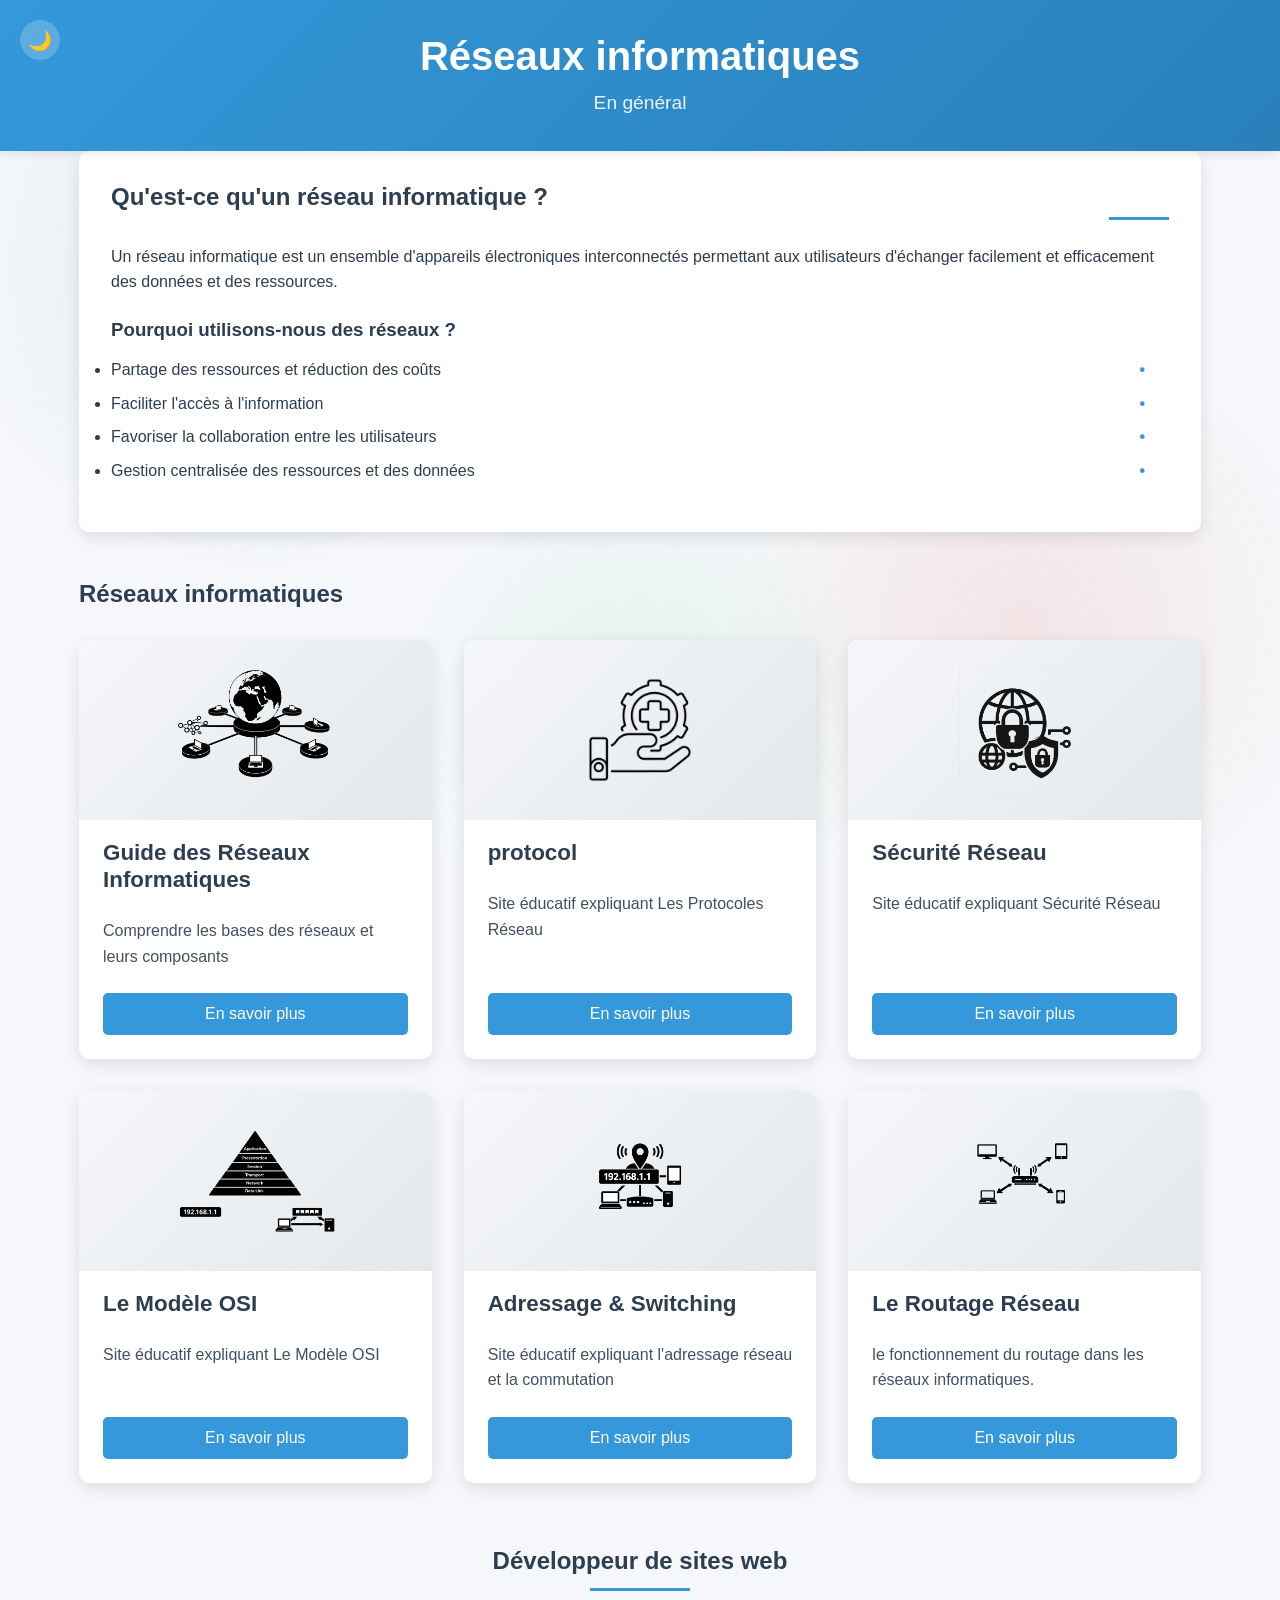
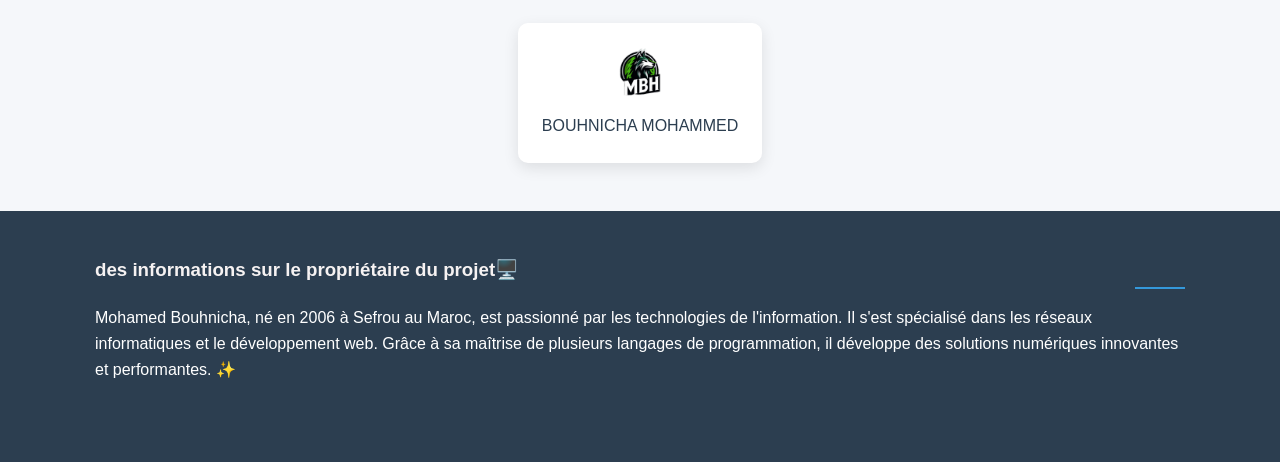
==== index.html @ df68f8ed "first website" ====
<!DOCTYPE html>
<html lang="fr" dir="ltr">
<head>
    <meta charset="UTF-8">
    <meta name="viewport" content="width=device-width, initial-scale=1.0">
    <title>réseau informatique</title>
    <link rel="stylesheet" href="base.css">
    <link rel="stylesheet" href="theme.css">
    <link rel="stylesheet" href="animations.css">
</head>
<body>
    <header>
        <div class="container">
            <h1>Réseaux informatiques</h1>
            <p class="subtitle">En général</p>
            <button id="theme-toggle" aria-label="تبديل الوضع الليلي">
                <span class="theme-icon">🌙</span>
            </button>
        </div>
    </header>

    <main class="container">
        <section class="intro">
            <h2>Qu'est-ce qu'un réseau informatique ?</h2>
            <p>Un réseau informatique est un ensemble d'appareils électroniques interconnectés permettant aux utilisateurs d'échanger facilement et efficacement des données et des ressources.</p>
            
            <h3>Pourquoi utilisons-nous des réseaux ?</h3>
            <ul>
                <li>Partage des ressources et réduction des coûts</li>
                <li>Faciliter l'accès à l'information</li>
                <li>Favoriser la collaboration entre les utilisateurs</li>
                <li>Gestion centralisée des ressources et des données</li>
            </ul>
        </section>

        <section class="network-types">
            <h2>Réseaux informatiques</h2>


            <div class="cards-container">
                <!-- LAN Card -->
                <div class="network-card" data-type="lan">
                    <div class="card-image">
                        <img src="resau.png" alt="Réseaux Informatiques" >
                    </div>
                    <h3>Guide des Réseaux Informatiques</h3>
                    <p>Comprendre les bases des réseaux et leurs composants</p>
                    <a href="definition.html" class="read-more">En savoir plus</a>
                </div>

                <!-- WAN Card -->
                <div class="network-card" data-type="wan">
                    <div class="card-image">
                        <img src="proto.png" alt="Réseaux Informatiques" >
                    </div>
                    <h3>protocol</h3>
                    <p>Site éducatif expliquant Les Protocoles Réseau</p>
                    <a href="protocol.html" class="read-more">En savoir plus</a>
                </div>

                <!-- MAN Card -->
                <div class="network-card" data-type="man">
                    <div class="card-image">
                        <img src="vraisec.png" alt="Réseaux Informatiques" >
                    </div>
                    <h3>Sécurité Réseau</h3>
                    <p>Site éducatif expliquant Sécurité Réseau </p>
                    <a href="securite.html" class="read-more">En savoir plus</a>
                </div>
            
                <!-- PAN Card -->
                <div class="network-card" data-type="pan">
                    <div class="card-image">
                        <img  src="osi.png" alt="شبكة شخصية PAN" >
                    </div>
                    <h3>Le Modèle OSI</h3>
                    <p>Site éducatif expliquant Le Modèle OSI  </p>
                    <a href="osi-model.html" class="read-more">En savoir plus</a>
                </div>

                <!-- WLAN Card -->
                <div class="network-card" data-type="wlan">
                    <div class="card-image">
                        <img src="addresag.png" alt="شبكة لاسلكية WLAN" >
                    </div>
                    <h3>Adressage & Switching</h3>
                    <p>Site éducatif expliquant l'adressage réseau et la commutation</p>
                    <a href="Adressage.html" class="read-more">En savoir plus</a>
                </div>

                <!-- VPN Card -->
                <div class="network-card" data-type="vpn">
                    <div class="card-image">
                        <img src="rout.png" alt="Le Routage Réseau" >
                    </div>
                    <h3>Le Routage Réseau</h3>
                    <p> le fonctionnement du routage dans les réseaux informatiques.</p>
                    <a href="Routage.html" class="read-more">En savoir plus</a>
                </div>
            </div>
        </section>

        <section class="protocols">
            <h2>Développeur de sites web</h2>
            <div class="protocols-grid">
                
                <div class="protocol">
                    <img src="MBH.webp" alt="واي فاي" class="protocol-icon">
                    <span>BOUHNICHA MOHAMMED</span>
                </div>
                
            </div>
        </section>
    </main>

    <footer>
        <div class="container">
            <div class="footer-content">
                <div class="footer-section">
                    <h3>des informations sur le propriétaire du projet🖥️</h3>
                    <p>Mohamed Bouhnicha, né en 2006 à Sefrou au Maroc, est passionné par les technologies de l'information. Il s'est spécialisé dans les réseaux informatiques et le développement web. Grâce à sa maîtrise de plusieurs langages de programmation, il développe des solutions numériques innovantes et performantes. ✨</p>
                </div>
               
    </footer>

    <script src="main.js"></script>
</body>
</html>
---- base.css ----
/* Base Styles */
:root {
    --primary-color: #2c3e50;
    --secondary-color: #3498db;
    --accent-color: #e74c3c;
    --text-color: #2c3e50;
    --bg-color: #f5f7fa;
    --card-bg: #ffffff;
    --shadow-color: rgba(0, 0, 0, 0.1);
    --transition: all 0.3s ease;
}

[data-theme="dark"] {
    --primary-color: #175f89;
    --secondary-color: #3498db;
    --accent-color: #e74c3c;
    --text-color: #ecf0f1;
    --bg-color: #1a1a2e;
    --card-bg: #16213e;
    --shadow-color: rgba(0, 0, 0, 0.3);
}

* {
    margin: 0;
    padding: 0;
    box-sizing: border-box;
}

html {
    scroll-behavior: smooth;
}

body {
    font-family: 'Segoe UI', Tahoma, Geneva, Verdana, sans-serif;
    line-height: 1.6;
    color: var(--text-color);
    background-color: var(--bg-color);
    transition: var(--transition);
    padding: 0;
    margin: 0;
    direction: ltr;
}

.container {
    width: 90%;
    max-width: 1200px;
    margin: 0 auto;
    padding: 0 15px;
}

h1, h2, h3, h4, h5, h6 {
    margin-bottom: 1rem;
    font-weight: 600;
    line-height: 1.2;
    color: var(--primary-color);
}

a {
    color: var(--secondary-color);
    text-decoration: none;
    transition: var(--transition);
}

a:hover {
    color: var(--accent-color);
}

img {
    max-width: 100%;
    height: auto;
    display: block;
}

/* Header */
header {
    background: linear-gradient(135deg, var(--secondary-color), #2980b9);
    color: white;
    padding: 2rem 0;
    text-align: center;
    position: relative;
    box-shadow: 0 2px 10px var(--shadow-color);
}

header h1 {
    font-size: 2.5rem;
    margin-bottom: 0.5rem;
    color: rgb(255, 255, 255);
}

.subtitle {
    font-size: 1.2rem;
    opacity: 0.9;
}

/* Main Content */
main {
    padding: 3rem 0;
}

section {
    margin-bottom: 3rem;
}

/* Footer */
footer {
    background-color: var(--primary-color);
    color: rgb(255, 255, 255);
    padding: 3rem 0 1.5rem;
    margin-top: 2rem;
}

.footer-content {
    display: flex;
    flex-wrap: wrap;
    justify-content: space-between;
    margin-bottom: 2rem;
}

.footer-section {
    flex: 1;
    min-width: 250px;
    margin-bottom: 1.5rem;
    padding: 0 1rem;
}

.footer-section h3 {
    color: rgb(246, 242, 242);
    margin-bottom: 1rem;
    position: relative;
    padding-bottom: 0.5rem;
}

.footer-section h3::after {
    content: '';
    position: absolute;
    right: 0;
    bottom: 0;
    width: 50px;
    height: 2px;
    background-color: var(--secondary-color);
}

.footer-section ul {
    list-style: none;
}

.footer-section ul li {
    margin-bottom: 0.5rem;
}

.footer-section ul li a {
    color: #fffefe;
    text-decoration: none;
    transition: var(--transition);
}

.footer-section ul li a:hover {
    color: var(--secondary-color);
    padding-right: 5px;
}

.footer-bottom {
    text-align: center;
    padding-top: 1.5rem;
    border-top: 1px solid rgba(255, 255, 255, 0.1);
}

.footer-bottom p {
    margin-bottom: 0.5rem;
    font-size: 0.9rem;
    opacity: 0.8;
}

.disclaimer {
    font-size: 0.8rem;
    opacity: 0.6;
}

/* Theme Toggle Button */
#theme-toggle {
    position: absolute;
    top: 20px;
    left: 20px;
    background: rgba(255, 255, 255, 0.2);
    border: none;
    border-radius: 50%;
    width: 40px;
    height: 40px;
    cursor: pointer;
    display: flex;
    align-items: center;
    justify-content: center;
    color: rgb(255, 255, 255);
    font-size: 1.2rem;
    transition: var(--transition);
}

#theme-toggle:hover {
    background: rgba(255, 255, 255, 0.3);
    transform: scale(1.1);
}
---- theme.css ----
/* Network Cards */
.cards-container {
    display: grid;
    grid-template-columns: repeat(auto-fill, minmax(280px, 1fr));
    gap: 2rem;
    margin-top: 2rem;
}

.network-card {
    background: var(--card-bg);
    border-radius: 10px;
    overflow: hidden;
    box-shadow: 0 5px 15px var(--shadow-color);
    transition: var(--transition);
    display: flex;
    flex-direction: column;
}

.network-card:hover {
    transform: translateY(-5px);
    box-shadow: 0 10px 25px var(--shadow-color);
}

.card-image {
    height: 180px;
    display: flex;
    align-items: center;
    justify-content: center;
    padding: 1.5rem;
    background: linear-gradient(135deg, #f5f7fa 0%, #e4e8eb 100%);
}

[data-theme="dark"] .card-image {
    background: linear-gradient(135deg, #1010db 0%, #1f51da 100%);
}

.card-image img {
    max-height: 100%;
    width: auto;
    object-fit: contain;
}

.network-card h3 {
    padding: 1.25rem 1.5rem 0.5rem;
    color: var(--primary-color);
    font-size: 1.4rem;
}

.network-card p {
    padding: 0 1.5rem 1.5rem;
    color: var(--text-color);
    opacity: 0.9;
    flex-grow: 1;
}

.read-more {
    display: inline-block;
    margin: 0 1.5rem 1.5rem;
    padding: 0.5rem 1rem;
    background-color: var(--secondary-color);
    color: white !important;
    border-radius: 5px;
    text-align: center;
    transition: var(--transition);
}

.read-more:hover {
    background-color: var(--accent-color);
    transform: translateX(-5px);
}

/* Protocols Section */
.protocols {
    margin-top: 4rem;
}

.protocols h2 {
    text-align: center;
    margin-bottom: 2rem;
    position: relative;
    padding-bottom: 1rem;
}

.protocols h2::after {
    content: '';
    position: absolute;
    bottom: 0;
    right: 50%;
    transform: translateX(50%);
    width: 100px;
    height: 3px;
    background: var(--secondary-color);
}

.protocols-grid {
    display: flex;
    justify-content: center;
    flex-wrap: wrap;
    gap: 2rem;
    margin-top: 2rem;
}

.protocol {
    display: flex;
    flex-direction: column;
    align-items: center;
    padding: 1.5rem;
    background: var(--card-bg);
    border-radius: 10px;
    box-shadow: 0 5px 15px var(--shadow-color);
    transition: var(--transition);
    min-width: 120px;
}

.protocol:hover {
    transform: translateY(-5px);
    box-shadow: 0 10px 25px var(--shadow-color);
}

.protocol-icon {
    width: 50px;
    height: 50px;
    margin-bottom: 1rem;
    transition: var(--transition);
}

.protocol:hover .protocol-icon {
    transform: scale(1.1);
}

/* Intro Section */
.intro {
    background: var(--card-bg);
    padding: 2rem;
    border-radius: 10px;
    box-shadow: 0 5px 15px var(--shadow-color);
    margin-bottom: 3rem;
}

.intro h2 {
    color: var(--primary-color);
    margin-bottom: 1.5rem;
    position: relative;
    padding-bottom: 0.5rem;
}

.intro h2::after {
    content: '';
    position: absolute;
    bottom: 0;
    right: 0;
    width: 60px;
    height: 3px;
    background: var(--secondary-color);
}

.intro h3 {
    color: var(--primary-color);
    margin: 1.5rem 0 1rem;
}

.intro ul {
    padding-right: 1.5rem;
    margin-bottom: 1rem;
}

.intro li {
    margin-bottom: 0.5rem;
    position: relative;
    padding-right: 1.5rem;
}

.intro li::before {
    content: '•';
    color: var(--secondary-color);
    font-weight: bold;
    position: absolute;
    right: 0;
}

/* Responsive Design */
@media (max-width: 768px) {
    .cards-container {
        grid-template-columns: repeat(auto-fill, minmax(250px, 1fr));
    }
    
    header h1 {
        font-size: 2rem;
    }
    
    .footer-content {
        flex-direction: column;
    }
    
    .footer-section {
        margin-bottom: 2rem;
    }
}

@media (max-width: 480px) {
    .container {
        width: 95%;
    }
    
    .network-card {
        margin-bottom: 1.5rem;
    }
    
    .protocols-grid {
        gap: 1rem;
    }
    
    .protocol {
        min-width: 100px;
        padding: 1rem;
    }
    
    .protocol-icon {
        width: 40px;
        height: 40px;
    }
}
---- animations.css ----
/* Animations */
@keyframes fadeIn {
    from { opacity: 0; transform: translateY(20px); }
    to { opacity: 1; transform: translateY(0); }
}

@keyframes slideIn {
    from { transform: translateX(30px); opacity: 0; }
    to { transform: translateX(0); opacity: 1; }
}

@keyframes pulse {
    0% { transform: scale(1); }
    50% { transform: scale(1.05); }
    100% { transform: scale(1); }
}

@keyframes float {
    0% { transform: translateY(0px); }
    50% { transform: translateY(-10px); }
    100% { transform: translateY(0px); }
}

/* Network Cards Animation */
.network-card {
    opacity: 0;
    animation: fadeIn 0.6s ease forwards;
}

.network-card:nth-child(1) { animation-delay: 0.1s; }
.network-card:nth-child(2) { animation-delay: 0.2s; }
.network-card:nth-child(3) { animation-delay: 0.3s; }
.network-card:nth-child(4) { animation-delay: 0.4s; }
.network-card:nth-child(5) { animation-delay: 0.5s; }
.network-card:nth-child(6) { animation-delay: 0.6s; }

/* Protocol Icons Hover Animation */
.protocol-icon {
    transition: transform 0.3s ease, filter 0.3s ease;
}

.protocol:hover .protocol-icon {
    animation: float 2s ease-in-out infinite;
    filter: drop-shadow(0 5px 10px rgba(0, 0, 0, 0.2));
}

/* Read More Button Animation */
.read-more {
    position: relative;
    overflow: hidden;
}

.read-more::after {
    content: '→';
    position: absolute;
    right: -20px;
    opacity: 0;
    transition: all 0.3s ease;
}

.read-more:hover::after {
    right: 10px;
    opacity: 1;
}

/* Theme Toggle Animation */
.theme-icon {
    transition: transform 0.3s ease;
}

#theme-toggle:hover .theme-icon {
    transform: rotate(30deg);
}

/* Background Animation */
body::before {
    content: '';
    position: fixed;
    top: 0;
    left: 0;
    width: 100%;
    height: 100%;
    background: 
        radial-gradient(circle at 20% 30%, rgba(41, 128, 185, 0.1) 0%, transparent 25%),
        radial-gradient(circle at 80% 70%, rgba(231, 76, 60, 0.1) 0%, transparent 25%),
        radial-gradient(circle at 50% 80%, rgba(46, 204, 113, 0.1) 0%, transparent 25%);
    z-index: -1;
    animation: backgroundMove 15s ease infinite alternate;
    pointer-events: none;
}

@keyframes backgroundMove {
    0% {
        transform: translate(0, 0);
    }
    25% {
        transform: translate(-5%, 5%);
    }
    50% {
        transform: translate(5%, -5%);
    }
    75% {
        transform: translate(-5%, -5%);
    }
    100% {
        transform: translate(5%, 5%);
    }
}

/* Scroll Reveal Animation */
.reveal {
    opacity: 0;
    transform: translateY(30px);
    transition: all 0.8s ease;
}

.reveal.active {
    opacity: 1;
    transform: translateY(0);
}

/* Network Type Specific Animations */
[data-type="lan"] .card-image img {
    animation: networkPulse 4s ease-in-out infinite;
}

[data-type="wan"] .card-image img {
    animation: float 3s ease-in-out infinite;
}

[data-type="man"] .card-image img {
    animation: slideIn 1s ease-out;
}

[data-type="pan"] .card-image img {
    animation: pulse 2s infinite;
}

[data-type="wlan"] .card-image img {
    animation: wifiPulse 3s ease-in-out infinite;
}

[data-type="vpn"] .card-image img {
    animation: lockPulse 3s ease-in-out infinite;
}

@keyframes networkPulse {
    0%, 100% { transform: scale(1); }
    50% { transform: scale(1.05); opacity: 0.8; }
}

@keyframes wifiPulse {
    0% { opacity: 0.6; }
    50% { opacity: 1; }
    100% { opacity: 0.6; }
}

@keyframes lockPulse {
    0%, 100% { transform: translateY(0); }
    50% { transform: translateY(-5px); }
}

/* Responsive Adjustments */
@media (max-width: 768px) {
    .network-card {
        animation: none;
        opacity: 1;
    }
    
    body::before {
        animation: none;
    }
}
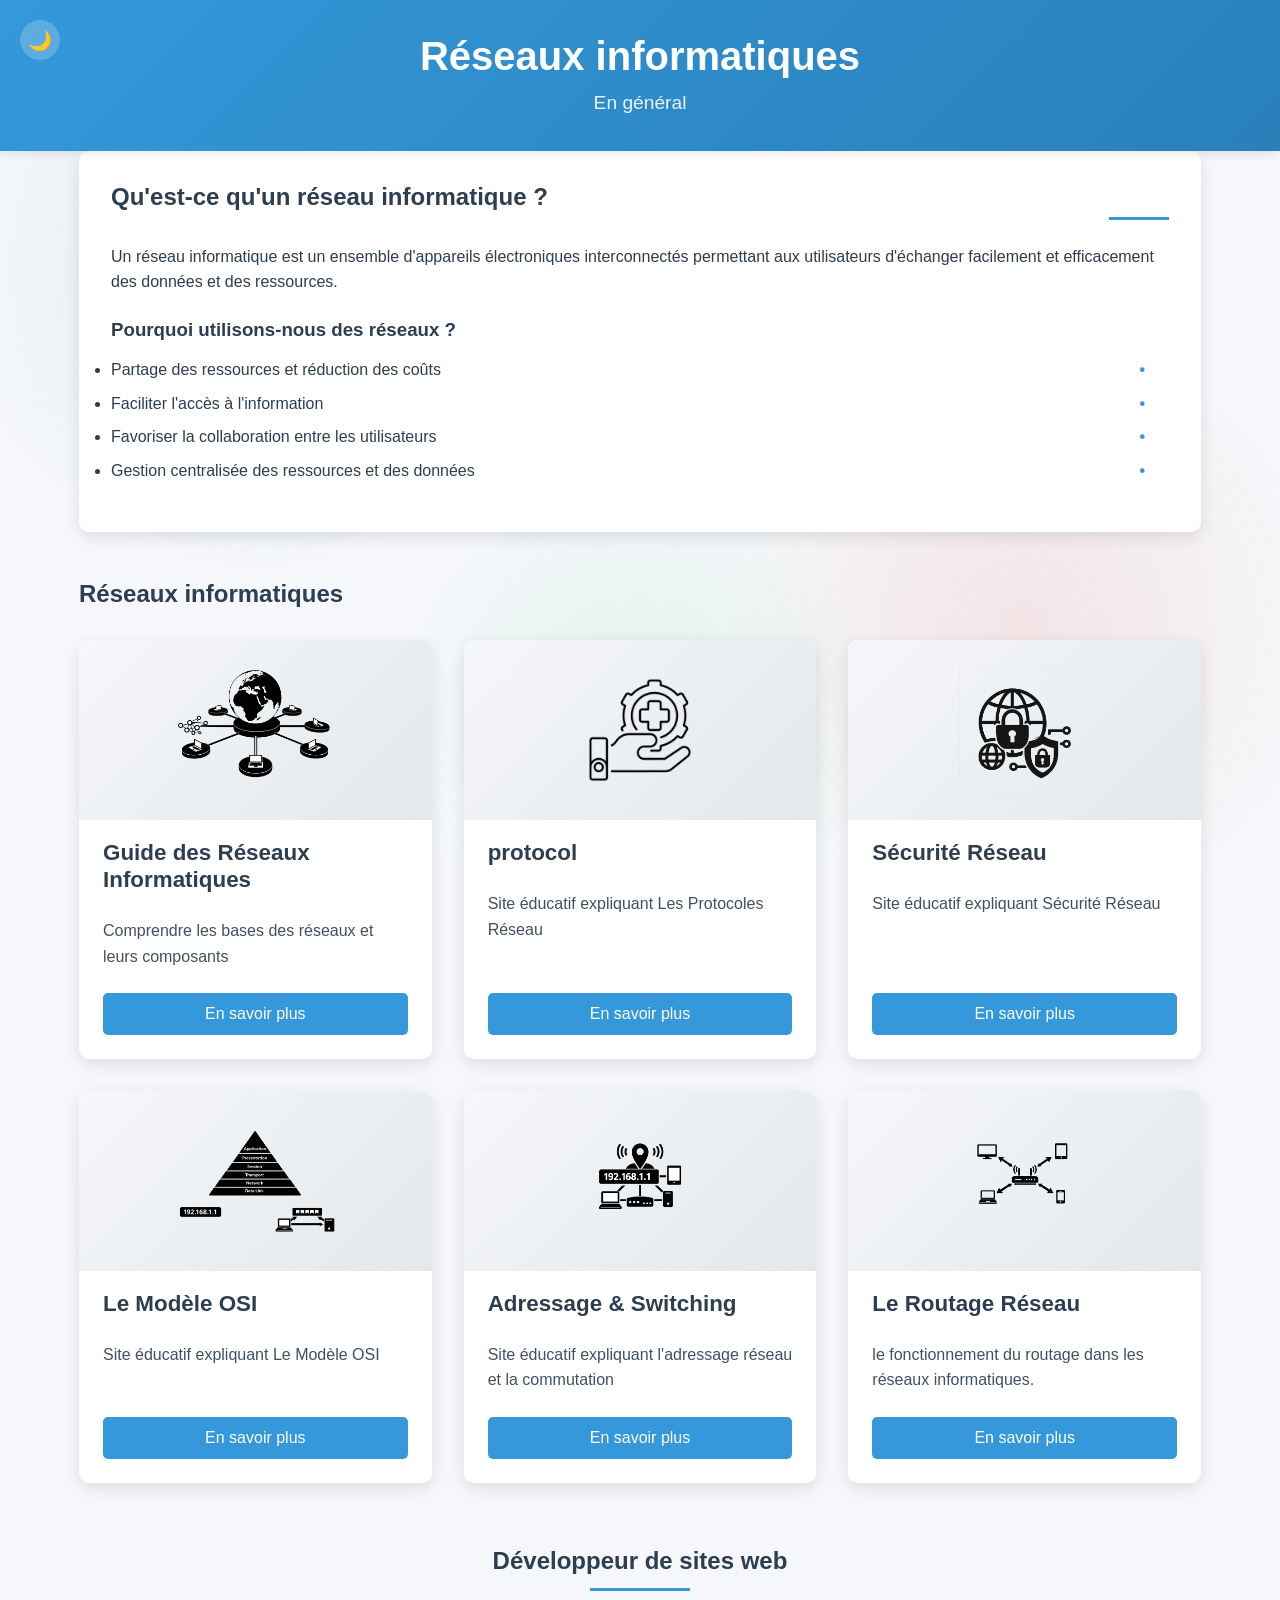
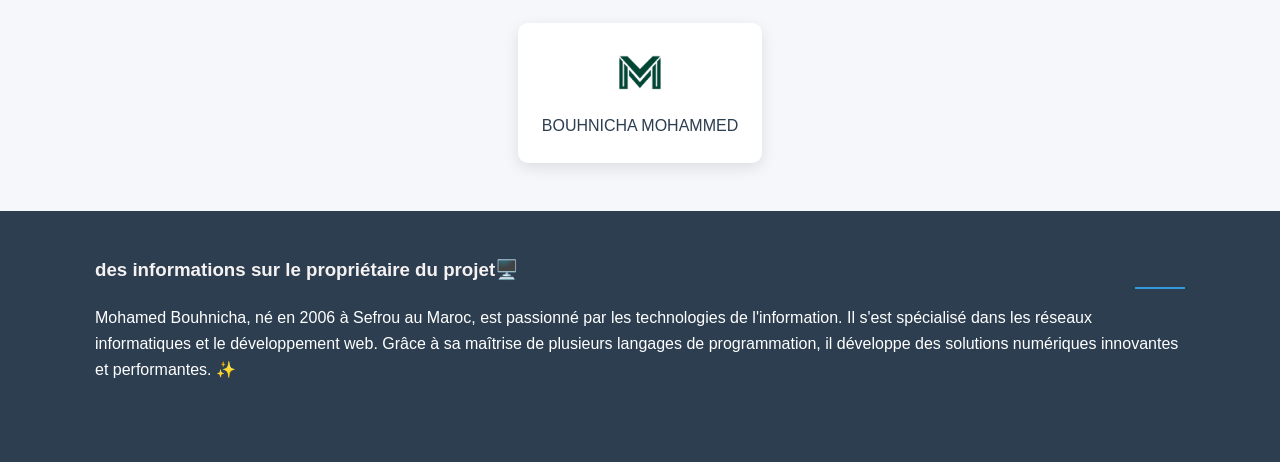
==== commit fd392e7d: "Update HTML pages" ====
--- a/index.html
+++ b/index.html
@@ -105,7 +105,7 @@
             <div class="protocols-grid">
                 
                 <div class="protocol">
-                    <img src="MBH.webp" alt="واي فاي" class="protocol-icon">
+                    <img src="MB.png" alt="واي فاي" class="protocol-icon">
                     <span>BOUHNICHA MOHAMMED</span>
                 </div>
                 
